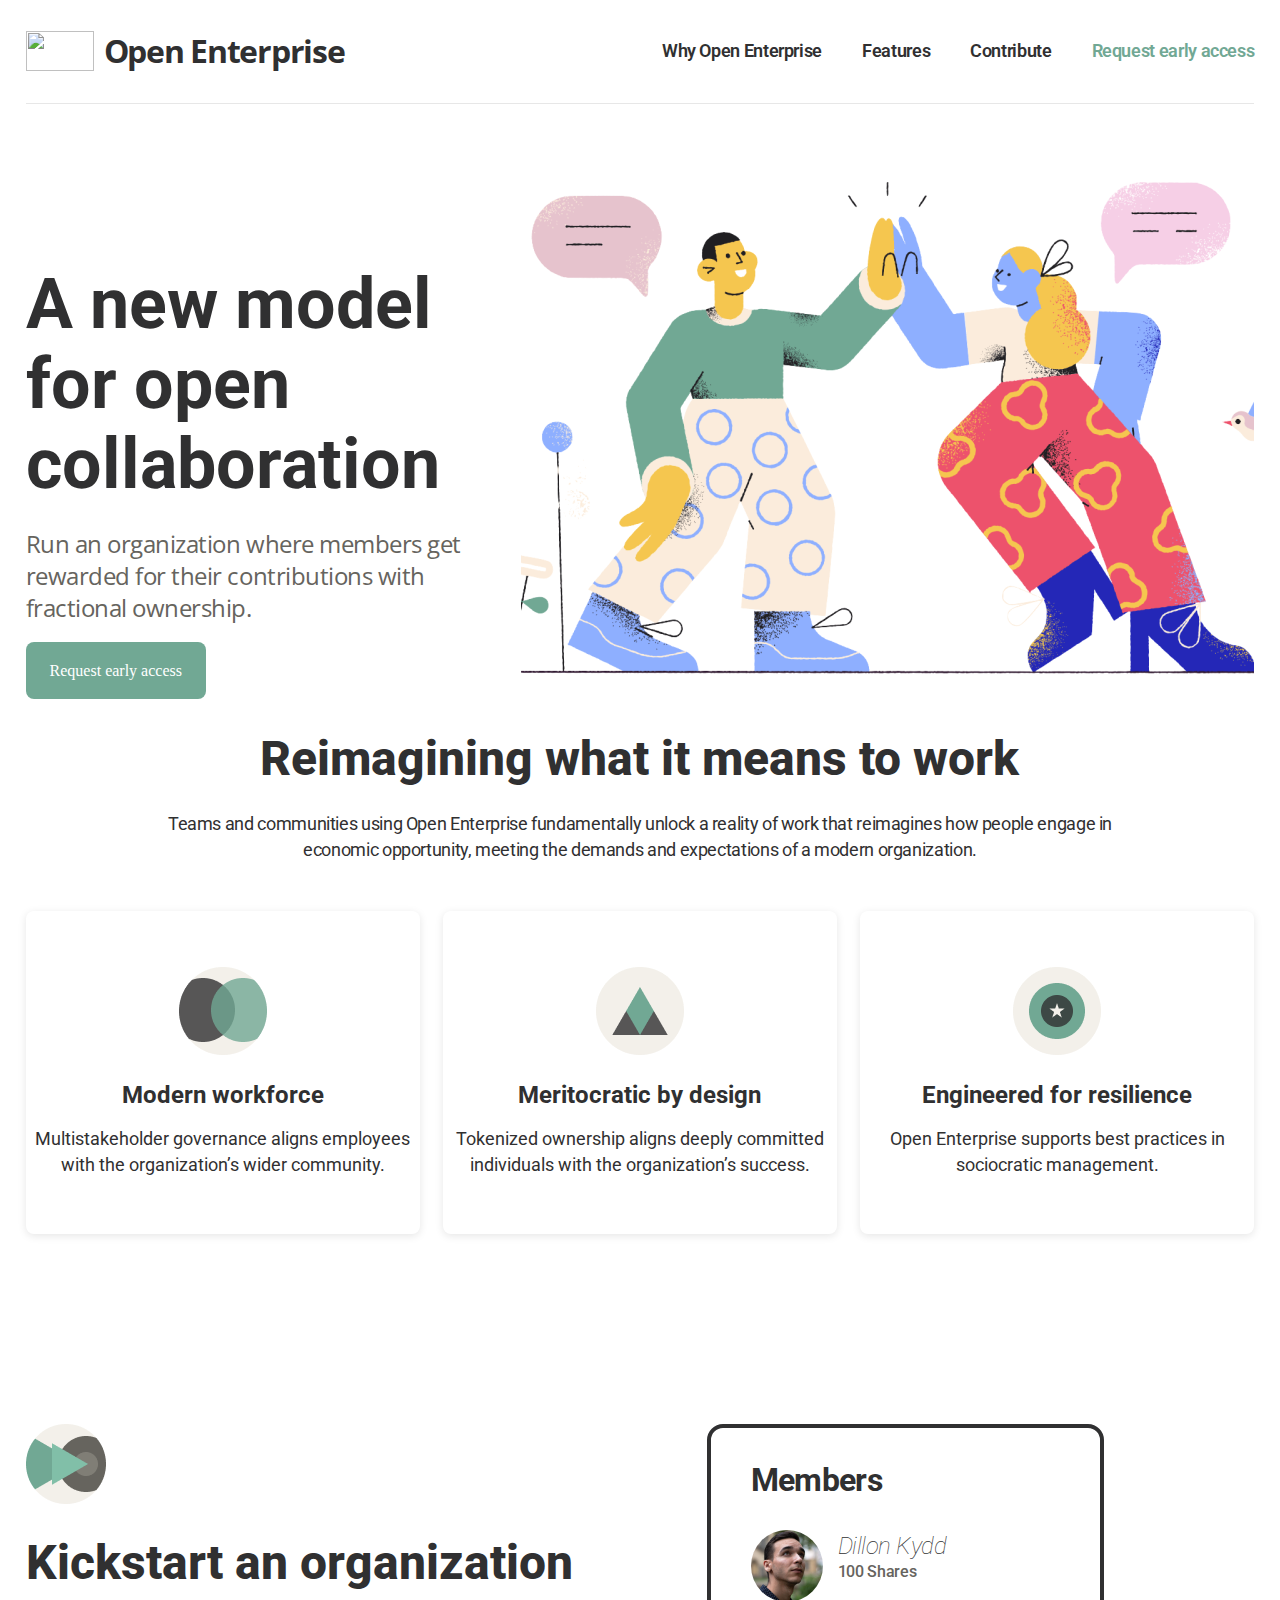
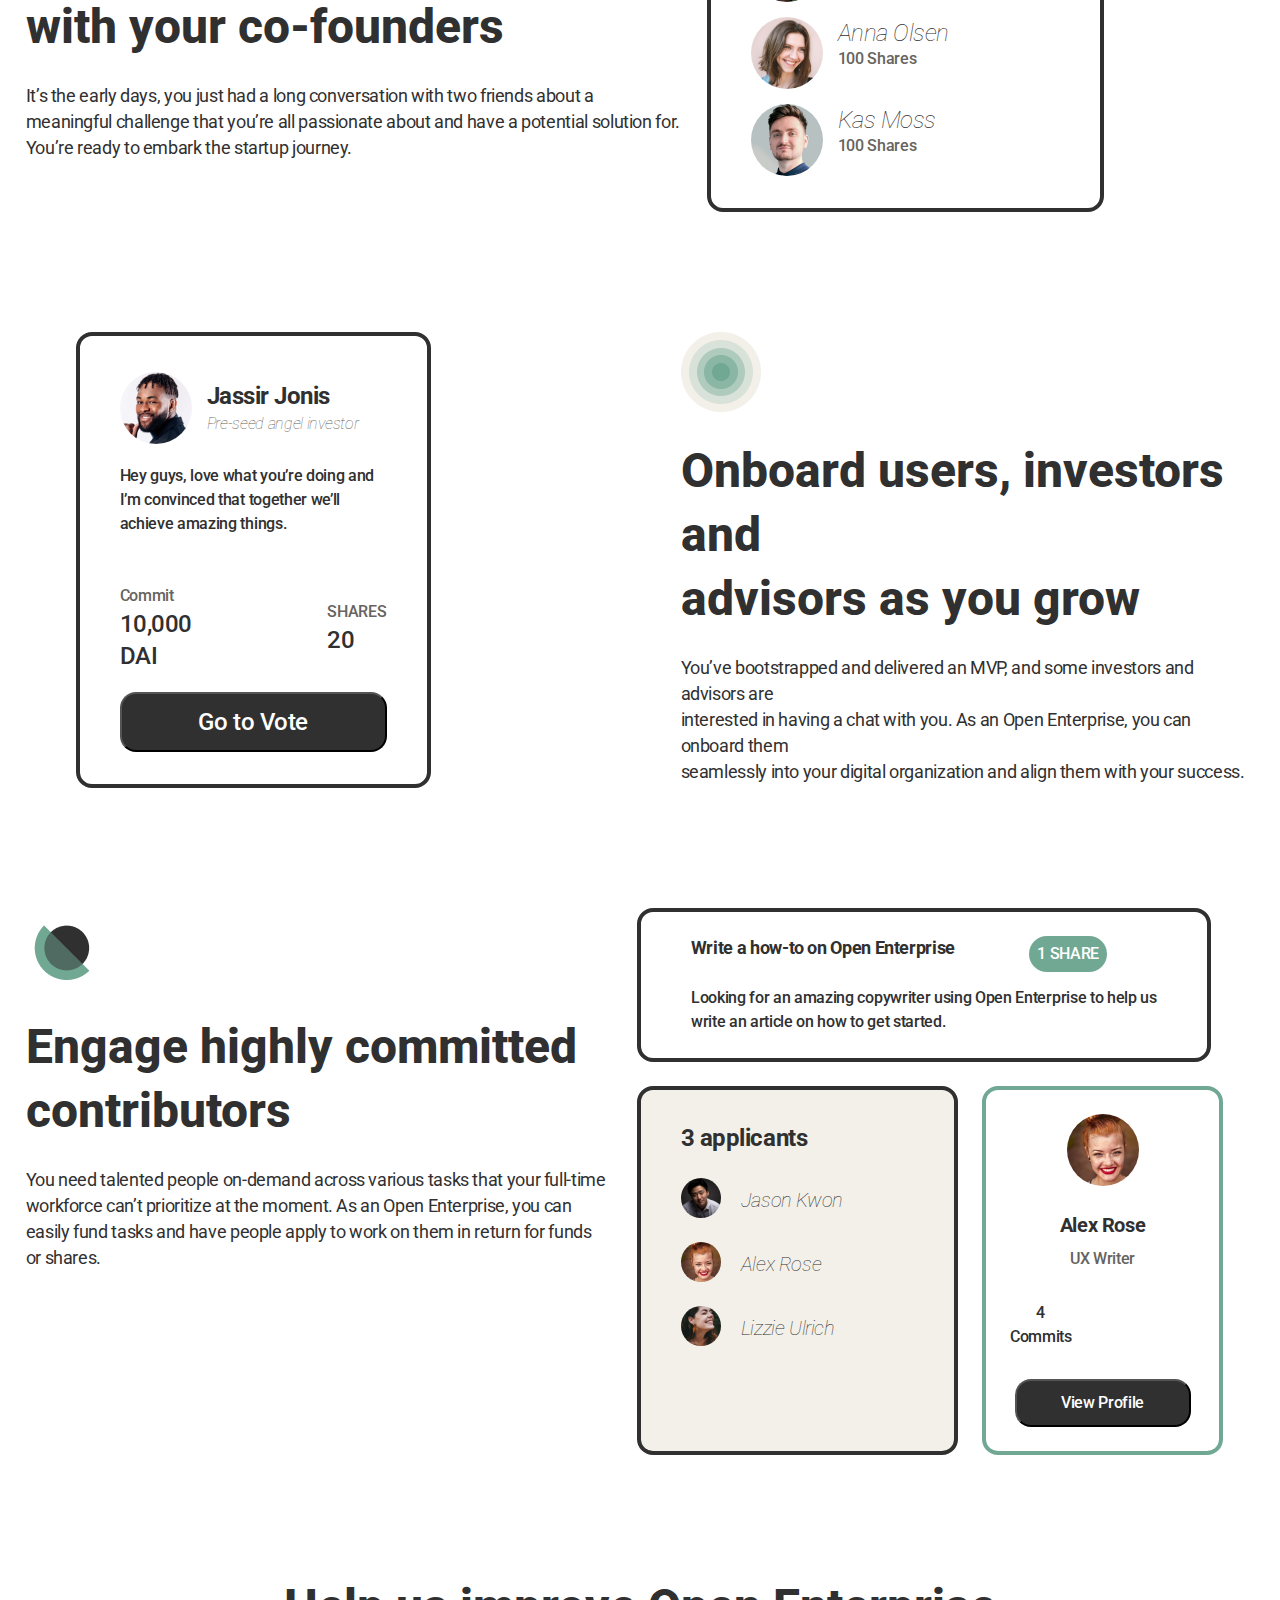
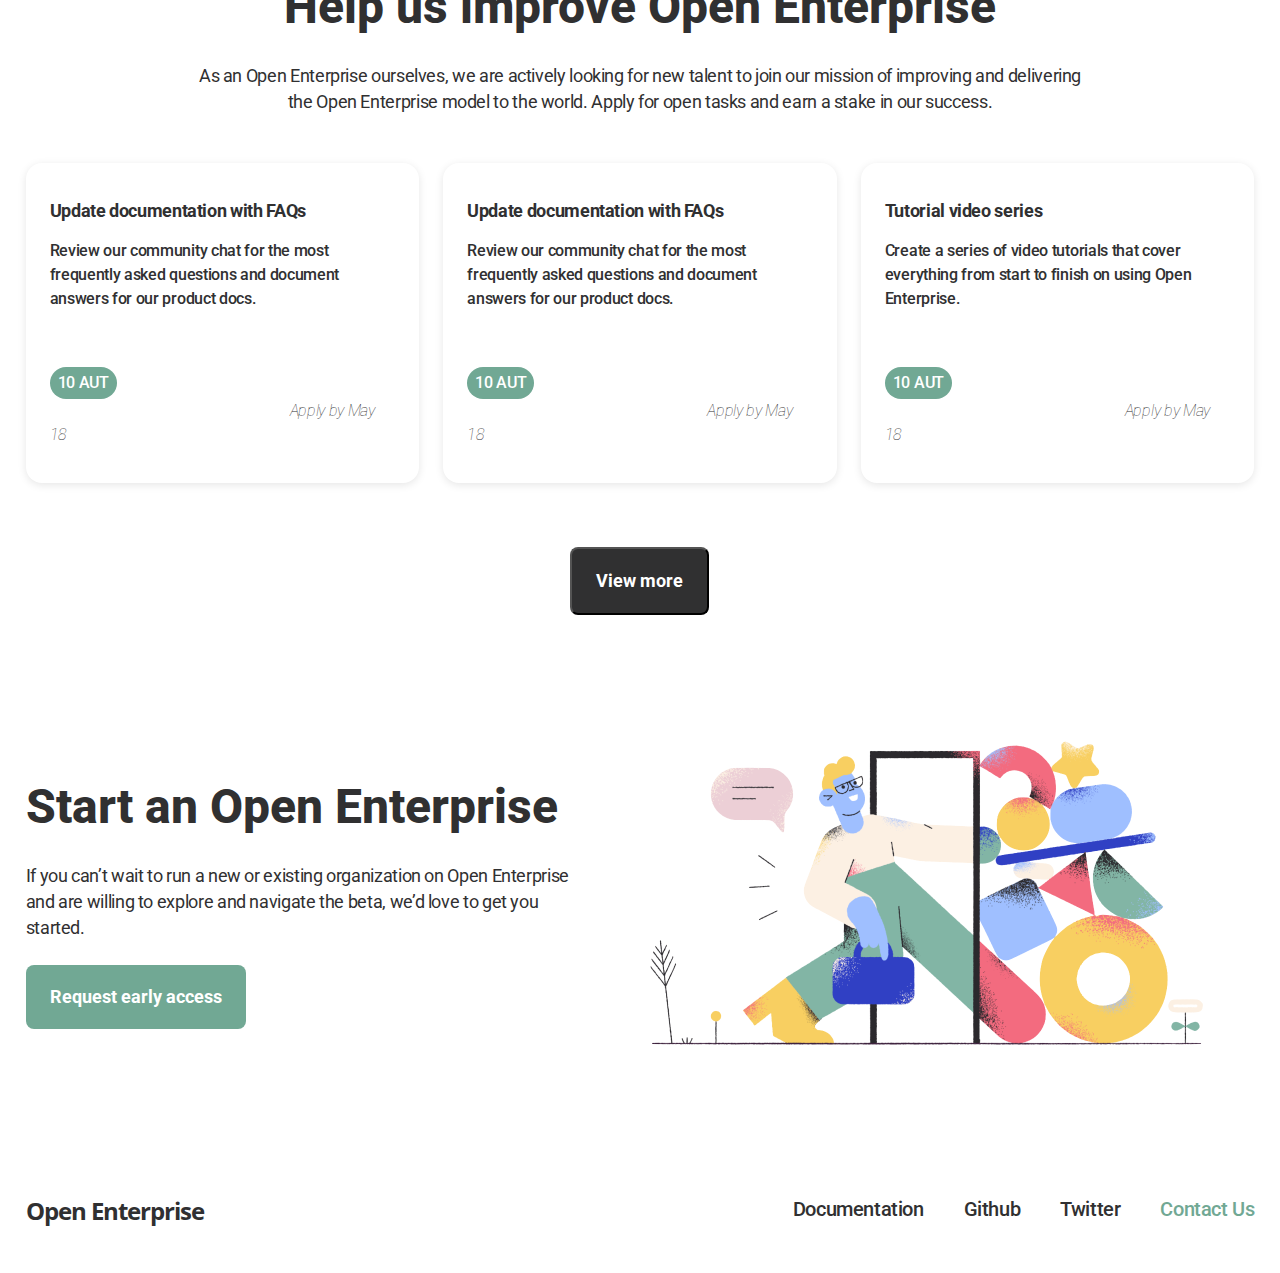
==== index.html @ 7232b3aa "second" ====
<!DOCTYPE html>
<html lang="en">

<head>
    <meta charset="UTF-8">
    <meta name="viewport" content="width=device-width, initial-scale=1.0">
    <title>Document</title>
    <link rel="preconnect" href="https://fonts.googleapis.com">
    <link rel="preconnect" href="https://fonts.gstatic.com" crossorigin>
    <link
        href="https://fonts.googleapis.com/css2?family=Open+Sans&family=Poppins&family=Roboto:ital,wght@0,400;1,100&display=swap"
        rel="stylesheet">
    <link rel="stylesheet" href="../assets/css/reset.css">
    <link rel="stylesheet" href="../assets/css/style.css">
</head>

<body>
    <main>
        <!-- header started -->

        <header>

            <section class="sec-nav">
                <img src="./Logo.png" alt="">
                <h2>Open Enterprise</h2>
            </section>

            <nav class="nav-bar">
                <ul>
                    <li><a href="">Why Open Enterprise</a></li>
                    <li><a href="">Features</a></li>
                    <li><a href="">Contribute</a></li>
                    <li><a class="last-child" href="">Request early access</a></li>
                </ul>
            </nav>

        </header>

        <!-- header finished -->

        <!-- section second started -->

        <section class="sec-2">

            <div class="sec-2-left">
                <div>
                    <h1>A new model for open collaboration</h1>
                    <p>Run an organization where members get rewarded for their contributions with fractional ownership.
                    </p>
                    <a href="#">Request early access</a>
                </div>
            </div>

            <div class="sec-2-right">
                <div>
                    <img src="../images/Illustration.png" alt="sekil">
                </div>
            </div>

        </section>

        <!-- section second finished -->

        <!-- section 3 started -->

        <section class="sec-3">

            <h3>Reimagining what it means to work</h3>
            <p>Teams and communities using Open Enterprise fundamentally unlock a reality of work that reimagines how
                people engage in <br>
                economic opportunity, meeting the demands and expectations of a modern organization.
            </p>

            <div class="sec-3-main">

                <div class="box box1">
                    <img src="../images/Icon-div1.png" alt="">
                    <h3>Modern workforce</h3>
                    <p>Multistakeholder governance aligns employees <br> with the organization’s wider community.</p>
                </div>

                <div class="box box2">
                    <img src="../images/Icon-div2.png" alt="">
                    <h3>Meritocratic by design</h3>
                    <p>Tokenized ownership aligns deeply committed <br> individuals with the organization’s success.</p>
                </div>

                <div class="box box3">
                    <img src="../images/Icon-div3.png" alt="">
                    <h3>Engineered for resilience</h3>
                    <p>Open Enterprise supports best practices in <br> sociocratic management.</p>
                </div>

            </div>
        </section>

        <!-- section 3 finished -->

        <!-- section 4 started -->

        <section class="sec-4">

            <!-- section 4 left started -->

            <div class="sec-4-left">
                <img src="../images/Icon-sec4.png" alt="">
                <h3>Kickstart an organization <br> with your co-founders</h3>
                <p>It’s the early days, you just had a long conversation with two friends about a <br> meaningful
                    challenge
                    that you’re all passionate about and have a potential solution for. <br> You’re ready to embark the
                    startup journey.</p>
            </div>

            <!-- section 4 left finished -->

            <!-- section 4 right started -->

            <div class="sec-4-right">
                <h4>Members</h4>
                <ul>
                    <li>
                        <img class="img-human" src="../images/Dillon Kydd 1.png" alt="">

                        <div>
                            <p class="p-human">Dillon Kydd</p>
                            <p class="p-shares">100 Shares</p>
                        </div>

                    </li>
                    <li>
                        <img class="img-human" src="../images/Anna Olsen 1.png" alt="">

                        <div>
                            <p class="p-human">Anna Olsen</p>
                            <p class="p-shares">100 Shares</p>
                        </div>

                    </li>
                    <li>
                        <img class="img-human" src="../images/Kas Moss 1.png" alt="">

                        <div>
                            <p class="p-human">Kas Moss</p>
                            <p class="p-shares">100 Shares</p>
                        </div>

                    </li>
                </ul>

            </div>

            <!-- section 4 right finished -->

        </section>

        <!-- section 4 finished -->

        <!-- section 5 started -->

        <section class="sec-5">

            <div class="sec-5-left">

                <div>
                    <img src="../images/Jassir Jonis 1.png" alt="">
                    <div>
                        <h3>Jassir Jonis</h3>
                        <p class="sec-5-p1">Pre-seed angel investor</p>
                    </div>
                </div>

                <p class="sec-5-p2">Hey guys, love what you’re doing and I’m convinced that together we’ll achieve
                    amazing things.</p>

                <div class="sec-5-div2">
                    <div>
                        <p class="sec-5-p3">Commit</p>
                        <p class="sec-5-p4">10,000 DAI</p>
                    </div>
                    <div>
                        <p class="sec-5-p5">SHARES</p>
                        <p class="sec-5-p6">20</p>
                    </div>
                </div>
                <button class="sec-6-button">Go to Vote</button>
            </div>

            <div class="sec-5-right">
                <img src="../images/Icon sec-5.png" alt="">
                <h3>Onboard users, investors and <br> advisors as you grow</h3>
                <p>You’ve bootstrapped and delivered an MVP, and some investors and advisors are <br> interested in
                    having a chat with you. As an Open Enterprise, you can onboard them <br> seamlessly into your
                    digital organization and align them with your success.</p>
            </div>

        </section>

        <!-- section 5 finished -->

        <!-- section 6 started -->

        <section class="sec-6">
            <div class="sec-6-left">
                <img src="../images/Icon sec-6 left.png" alt="">
                <h3>Engage highly committed contributors</h3>
                <p>You need talented people on-demand across various tasks that your full-time workforce can’t
                    prioritize at the moment. As an Open Enterprise, you can easily fund tasks and have people apply to
                    work on them in return for funds or shares.</p>
            </div>

            <div class="sec-6-right">
                <div class="container container1">
                    <h4>Write a how-to on Open Enterprise</h4>
                    <button>1 SHARE</button>
                    <p>Looking for an amazing copywriter using Open Enterprise to help us write an article on how to get
                        started.</p>
                </div>
                <div class="container container2">
                    <h4>3 applicants</h4>
                    <ul>
                        <li>
                            <img src="../images/Jason Kvon.png" alt="">
                            <p>Jason Kwon</p>
                        </li>
                        <li>
                            <img src="../images/Alex Rose.png" alt="">
                            <p>Alex Rose</p>
                        </li>
                        <li>
                            <img src="../images/Lizzie.png" alt="">
                            <p>Lizzie Ulrich</p>
                        </li>
                    </ul>
                </div>
                <div class="container container3">
                    <img src="../images/Alex Rose 2.png" alt="">
                    <h3>Alex Rose</h3>
                    <p>UX Writer</p>
                    <p>4 Commits</p>
                    <button>View Profile</button>
                </div>
            </div>
        </section>

        <!-- section 6 finished -->

        <!-- section 7 started -->

        <section class="sec-7">
            <h3>Help us improve Open Enterprise</h3>
            <p>As an Open Enterprise ourselves, we are actively looking for new talent to join our mission of improving
                and delivering <br> the Open Enterprise model to the world. Apply for open tasks and earn a stake in our
                success.</p>
            <div class="sec-7-bottom">
                <div class="sec-7-bottom-divs">
                    <h4>Update documentation with FAQs</h4>
                    <p>Review our community chat for the most frequently asked questions and document answers for our
                        product docs.</p>
                    <button>10 AUT</button>
                    <p>Apply by May 18</p>
                </div>
                <div class="sec-7-bottom-divs">
                    <h4>Update documentation with FAQs</h4>
                    <p>Review our community chat for the most frequently asked questions and document answers for our
                        product docs.</p>
                    <button>10 AUT</button>
                    <p>Apply by May 18</p>
                </div>
                <div class="sec-7-bottom-divs">
                    <h4>Tutorial video series</h4>
                    <p>Create a series of video tutorials that cover everything from start to finish on using Open
                        Enterprise.</p>
                    <button>10 AUT</button>
                    <p>Apply by May 18</p>
                </div>
            </div>

            <button>View more</button>
        </section>

        <!-- section 7 finished -->

        <!-- section 8 started -->

        <section class="sec-8">

            <div>
                <h3>Start an Open Enterprise</h3>
                <p>If you can’t wait to run a new or existing organization on Open Enterprise and are willing to explore
                    and navigate the beta, we’d love to get you started.</p>
                <button>Request early access</button>
            </div>

            <div>
                <img src="../images/pablo-sign-in 1 1.png" alt="">
            </div>

        </section>
        <!-- section 8 finished -->

        <!-- footer started -->

        <footer>
            <div class="foot">
                <h3>Open Enterprise</h3>
                <ul>
                    <li><a href="#">Documentation</a></li>
                    <li><a href="#">Github</a></li>
                    <li><a href="#">Twitter</a></li>
                    <li><a style="color: #71A894;" href="#">Contact Us</a></li>
                </ul>
            </div>
        </footer>
        <!-- footer finished -->
    </main>
</body>

</html>
---- assets/css/style.css ----
main {
    width: 96%;
    margin: 0 auto;
}

/* header started  */
header {
    display: flex;
    justify-content: space-between;
    align-items: center;
    box-sizing: border-box;
    padding: 31px 0px 32px 0px;
    border-bottom: 1px solid #E7E7E7;
}

.sec-nav>img {
    width: 68px;
    height: 40px;
}

.sec-nav>h2 {
    color: #303031;
    font-size: 32px;
    font-family: 'Open Sans', sans-serif;
    font-weight: 700;
    letter-spacing: -1.28px;
}

.nav-bar ul {
    display: flex;
    column-gap: 40px;
}

.sec-nav {
    display: flex;
    align-items: center;
    column-gap: 10px
}

ul li a {
    text-decoration: none;
    color: #303031;
    font-size: 18px;
    font-family: 'Roboto', sans-serif;
    font-weight: 600;
    letter-spacing: -0.36px;
}

ul li .last-child {
    color: #71A894;
}

/* header finished */

/* section second started */

.sec-2 {
    display: flex;
    margin-top: 50px;
}

/* section second left started */

.sec-2-left>div {
    margin: 0 auto;
    margin-top: 110px;
}

.sec-2-left>div>h1 {
    color: #303031;
    font-size: 70px;
    font-family: 'Roboto', sans-serif;
    font-weight: 700;
    line-height: 80px;
    margin-bottom: 24px;
}

.sec-2-left>div>p {
    color: #66645E;
    font-size: 24px;
    font-family: 'Open Sans', sans-serif;
    line-height: 32px;
    letter-spacing: -0.48px;
    margin-bottom: 39px;
}

.sec-2-left>div>a {
    text-decoration: none;
    color: White;
    background-color: #71A894;
    padding: 20px 24px;
    border-radius: 8px;
}

/* section second left finished */

/* section second right started */

.sec-2-right>div {
    background-image: url(../images/Vector.png);
    background-repeat: no-repeat;
}

/* section second right finished */

/* section second finished */

/* section 3 started */

.sec-3>h3 {
    color: #303031;
    text-align: center;
    font-size: 48px;
    font-family: 'Roboto', sans-serif;
    font-weight: 800;
    line-height: 64px;
}

.sec-3>p {
    color: #303031;
    text-align: center;
    font-size: 18px;
    font-family: 'Roboto', sans-serif;
    line-height: 26px;
    letter-spacing: -0.36px;
    margin-top: 20px;
}

.sec-3-main {
    margin-top: 48px;
    display: flex;
    justify-content: center;
    column-gap: 23px;
}

.box {
    box-sizing: border-box;
    padding: 56px 0px;
    width: 25%;
    border-radius: 8px;
    background: #FFF;
    box-shadow: 0px 2px 8px 0px rgba(0, 0, 0, 0.10);
    flex: 1 1 auto;
}

.box>img {
    display: block;
    margin: 0 auto;
    margin-bottom: 24px;
}

.box>h3 {
    color: #303031;
    text-align: center;
    font-size: 24px;
    font-family: 'Roboto', sans-serif;
    font-weight: 700;
    line-height: 32px;
    margin-bottom: 15px;
}

.box>p {
    color: #303031;
    text-align: center;
    font-size: 18px;
    font-family: 'Roboto', sans-serif;
    line-height: 26px;
}

/* section 3 finished */

/* section 4 started */

.sec-4 {
    display: flex;
    margin-top: 190px;
    column-gap: 15px;
}

.sec-4-left {
    flex: 1 auto;
    width: 62%;
}

.sec-4-right {
    flex: 1 auto;
    width: 36%;
}

.sec-4-left>h3 {
    color: #303031;
    font-size: 48px;
    font-family: 'Roboto', sans-serif;
    font-weight: 800;
    line-height: 64px;
    margin-bottom: 24px;
    margin-top: 24px;
}

.sec-4-left>p {
    color: #303031;
    font-size: 18px;
    font-family: 'Roboto', sans-serif;
    line-height: 26px;
    letter-spacing: -0.36px;
}

.sec-4-right {
    padding: 32px 40px;
    box-sizing: border-box;
    border-radius: 16px;
    border: 4px solid #303031;
    background: #FFF;
    margin-right: 150px;
}

.sec-4-right>h4 {
    color: #303031;
    font-size: 32px;
    font-family: 'Roboto', sans-serif;
    font-weight: 700;
    line-height: 40px;
    letter-spacing: -0.64px;
    margin-bottom: 15px;
}

.img-human {
    border-radius: 50%;
    margin-top: 15px;
}

.p-human {
    color: #303031;
    font-size: 24px;
    font-family: 'Roboto', sans-serif;
    font-style: italic;
    font-weight: 100;
    line-height: 26px;
    letter-spacing: -0.48px;
}

.p-shares {
    color: #66645E;
    font-size: 16px;
    font-family: 'Roboto', sans-serif;
    font-weight: 500;
    line-height: 26px;
    letter-spacing: -0.32px;
}

.sec-4-right li {
    display: flex;
    column-gap: 15px;
    align-items: center;
}

/* section 4 finished */

/* section 5 started */

.sec-5 {
    display: flex;
    margin-top: 120px;
    column-gap: 150px;
}

.sec-5-right {
    flex: 1 auto;
    margin-left: 100px;
    width: 62%;
}

.sec-5-left {
    flex: 1 auto;
    margin-left: 50px;
    width: 36%;
}

.sec-5-right>h3 {
    color: #303031;
    font-size: 48px;
    font-family: 'Roboto', sans-serif;
    font-weight: 800;
    line-height: 64px;
    margin-bottom: 24px;
    margin-top: 24px;
}

.sec-5-right>p {
    color: #303031;
    font-size: 18px;
    font-family: 'Roboto', sans-serif;
    line-height: 26px;
    letter-spacing: -0.36px;
}

.sec-5-left {
    border-radius: 16px;
    border: 4px solid #303031;
    background: #FFF;
    box-sizing: border-box;
    padding: 36px 40px 32px 40px;
}

.sec-5-left>div {
    display: flex;
    align-items: center;
    column-gap: 15px;
    margin-bottom: 20px;
}

.sec-5-left>div>img {
    border-radius: 50%;
}

.sec-5-left>div>div>h3 {
    color: #303031;
    font-size: 24px;
    font-family: 'Roboto', sans-serif;
    font-weight: 700;
    line-height: 32px;
    letter-spacing: -0.48px;
}

.sec-5-left>div>div>.sec-5-p1 {
    color: #66645E;
    font-size: 16px;
    font-family: 'Roboto', sans-serif;
    font-style: italic;
    font-weight: 100;
    line-height: 24px;
    letter-spacing: -0.32px;
}

.sec-5-p2 {
    color: #303031;
    font-size: 16px;
    font-family: 'Roboto', sans-serif;
    font-weight: 500;
    line-height: 24px;
    letter-spacing: -0.32px;
    margin-bottom: 48px;
}

.sec-5 .sec-5-div2 {
    display: flex;
}

.sec-5-div2 div:nth-child(2) {
    margin-left: 80px;
}

.sec-5-p3,
.sec-5-p5 {
    color: #66645E;
    font-size: 16px;
    font-family: 'Roboto', sans-serif;
    font-weight: 500;
    line-height: 24px;
    letter-spacing: -0.32px;
}

.sec-5-p4,
.sec-5-p6 {
    color: #303031;
    font-size: 24px;
    font-family: 'Roboto', sans-serif;
    font-weight: 500;
    line-height: 32px;
    letter-spacing: -0.48px;
}

.sec-6-button {
    width: 100%;
    padding: 12px 24px;
    box-sizing: border-box;
    border-radius: 16px;
    background: #303031;
    color: #FFF;
    font-size: 24px;
    font-family: 'Roboto', sans-serif;
    font-weight: 500;
    line-height: 32px;
    letter-spacing: -0.48px;
}

/* section 5 finished */

/* section 6 started */

.sec-6 {
    display: flex;
    margin-top: 120px;
    gap: 30px;
}

.sec-6-left {
    flex: 1 1 auto;
    width: 48%;
}

.sec-6-right {
    flex: 1 1 auto;
    width: 51%;
}

.sec-6-left>h3 {
    color: #303031;
    font-size: 48px;
    font-family: 'Roboto', sans-serif;
    font-weight: 800;
    line-height: 64px;
    margin: 24px auto;
}

.sec-6-left>p {
    color: #303031;
    font-size: 18px;
    font-family: 'Roboto', sans-serif;
    line-height: 26px;
    letter-spacing: -0.36px;
}

.sec-6-right {
    display: flex;
    flex-wrap: wrap;
    gap: 24px;
}

.container {
    border-radius: 16px;
    border: 4px solid #303031;
    background: #F3F0EA;
    padding: 24px;
}

.container1 {
    background-color: #FFF;
    width: 93%;
    padding: 24px 50px;
    box-sizing: border-box;
}

.container2 {
    width: 52%;
    box-sizing: border-box;
    padding: 32px 40px;
}

.container3 {
    width: 30%;
    text-align: center;
    border: 4px solid #71A894;
    background: #FFF;
}

.container3>img {
    border-radius: 50%;
    margin-bottom: 24px;
}

.container3>h3 {
    color: #303031;
    text-align: center;
    font-size: 20px;
    font-family: 'Roboto', sans-serif;
    font-weight: 700;
    line-height: 24px;
    letter-spacing: -0.4px;
    margin-bottom: 10px;
}

.container3>p {
    color: #66645E;
    text-align: center;
    font-size: 16px;
    font-family: 'Roboto', sans-serif;
    font-weight: 500;
    line-height: 24px;
    letter-spacing: -0.32px;
    margin-bottom: 30px;
}

.container3>button {
    border-radius: 16px;
    background: #303031;
    color: #FFF;
    font-size: 16px;
    font-family: 'Roboto', sans-serif;
    font-weight: 500;
    line-height: 20px;
    letter-spacing: -0.32px;
    width: 95%;
    padding: 12px 24px;
}

.container3 p:nth-child(4) {
    color: #303031;
    font-size: 16px;
    font-family: 'Roboto', sans-serif;
    line-height: 24px;
    letter-spacing: -0.32px;
    margin-right: 124px;
}

.container1>h4 {
    color: #303031;
    font-size: 18px;
    font-family: 'Roboto', sans-serif;
    font-weight: 700;
    line-height: 24px;
    letter-spacing: -0.36px;
    float: left;
}

.container1>button {
    color: #FFF;
    font-size: 16px;
    font-family: 'Roboto', sans-serif;
    font-weight: 500;
    line-height: 24px;
    letter-spacing: -0.32px;
    float: right;
    background-color: #71A894;
    border-radius: 100px;
    border-width: 0;
    padding: 6px 8px;
    margin-right: 50px;
}

.container1>p {
    color: #303031;
    font-size: 16px;
    font-family: 'Roboto', sans-serif;
    font-weight: 500;
    line-height: 24px;
    letter-spacing: -0.32px;
    clear: both;
    margin-top: 50px;
}

.container2>h4 {
    color: #303031;
    font-size: 24px;
    font-family: 'Roboto', sans-serif;
    font-weight: 700;
    line-height: 32px;
    letter-spacing: -0.48px;
    margin-bottom: 24px;
}

.container2 img {
    border-radius: 50%;
    margin-bottom: 24px;
}

.container2 li {
    display: flex;
    column-gap: 20px;

}

.container2 p {
    color: #303031;
    font-size: 20px;
    font-family: 'Roboto', sans-serif;
    font-style: italic;
    font-weight: 100;
    line-height: 24px;
    letter-spacing: -0.4px;
    margin-top: 10px;
}

/* section 6 finished */

/* section 7 started */

.sec-7 {
    margin-top: 120px;
}

.sec-7>h3 {
    color: #303031;
    text-align: center;
    font-size: 48px;
    font-family: 'Roboto', sans-serif;
    font-weight: 800;
    line-height: 64px;
    margin-bottom: 24px;
}

.sec-7>p {
    color: #303031;
    text-align: center;
    font-size: 18px;
    font-family: 'Roboto', sans-serif;
    line-height: 26px;
    letter-spacing: -0.36px;
    margin-bottom: 48px;
}

.sec-7-bottom {
    display: flex;
    gap: 24px;
}

.sec-7-bottom-divs {
    border-radius: 16px;
    background: #FFF;
    box-shadow: 0px 2px 8px 0px rgba(0, 0, 0, 0.10);
    padding: 36px 24px;
    flex: 1 1 auto;
    width: 25%;
}

.sec-7-bottom-divs h4 {
    color: #303031;
    font-size: 18px;
    font-family: 'Roboto', sans-serif;
    font-weight: 700;
    line-height: 24px;
    letter-spacing: -0.36px;
    margin-bottom: 16px;
}

.sec-7-bottom-divs p {
    color: #303031;
    font-size: 16px;
    font-family: 'Roboto', sans-serif;
    font-weight: 500;
    line-height: 24px;
    letter-spacing: -0.32px;
    margin-bottom: 28px;
}

.sec-7-bottom-divs button {
    color: #FFF;
    font-size: 16px;
    font-family: 'Roboto', sans-serif;
    font-weight: 500;
    line-height: 24px;
    letter-spacing: -0.32px;
    border-radius: 40px;
    background: #71A894;
    padding: 4px 8px;
    border-width: 0;
    margin-top: 28px;
}

.sec-7-bottom-divs p:nth-child(4) {
    color: #303031;
    text-align: right;
    font-size: 16px;
    font-family: 'Roboto', sans-serif;
    font-style: italic;
    font-weight: 100;
    line-height: 24px;
    letter-spacing: -0.32px;
    margin-left: 240px;
    display: inline;

}

.sec-7>button {
    color: #FFF;
    text-align: center;
    font-size: 18px;
    font-family: 'Roboto', sans-serif;
    font-weight: 700;
    line-height: 24px;
    border-radius: 8px;
    background: #303031;
    padding: 20px 24px;
    display: block;
    margin: 0 auto;
    margin-top: 64px;
}

/* section 7 finished */

/* section 8 started */

.sec-8 {
    display: flex;
    margin-top: 100px;
    gap: 40px;
}

.sec-8 div:nth-child(1) {
    flex: 1 1 auto;
    margin-top: 60px;
}

.sec-8>div>h3 {
    color: #303031;
    font-size: 48px;
    font-family: 'Roboto', sans-serif;
    font-weight: 800;
    line-height: 64px;
}

.sec-8>div>p {
    color: #303031;
    font-size: 18px;
    font-family: 'Roboto', sans-serif;
    line-height: 26px;
    letter-spacing: -0.36px;
    margin: 24px auto;
}

.sec-8>div>button {
    border-radius: 8px;
    background: #71A894;
    color: #FFF;
    font-size: 18px;
    font-family: 'Roboto', sans-serif;
    font-weight: 700;
    line-height: 24px;
    padding: 20px 24px;
    border-width: 0;
}

/* section 8 finished */

/* footer started */

.foot {
    display: flex;
    justify-content: space-between;
    margin-top: 120px;
    margin-bottom: 50px;
}

.foot>h3 {
    color: #303031;
    font-size: 24px;
    font-family: 'Open Sans', sans-serif;
    font-weight: 700;
    letter-spacing: -0.96px;
}

.foot>ul {
    display: flex;
    column-gap: 40px;
}

.foot>ul>li>a {
    color: #303031;
    font-size: 20px;
    font-family: 'Roboto', sans-serif;
    font-weight: 500;
    letter-spacing: -0.4px;
}


/* footer finished */
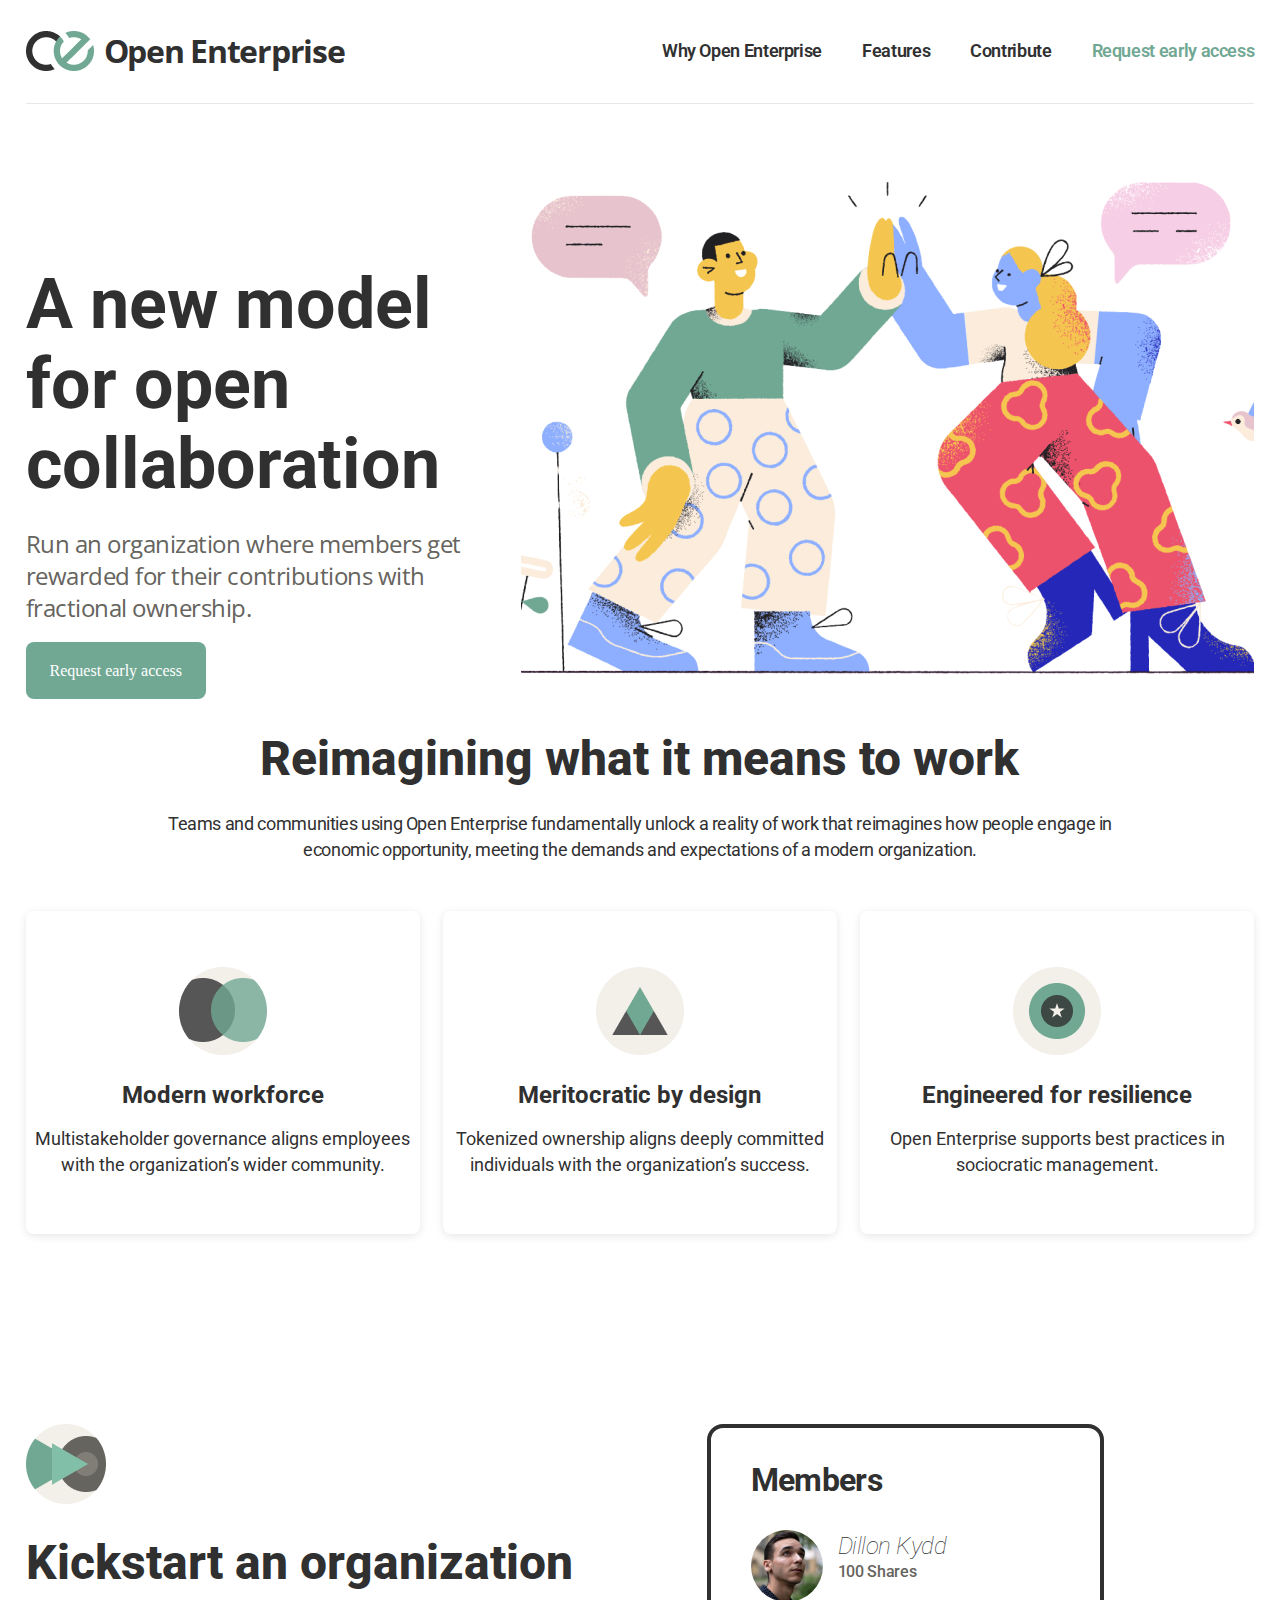
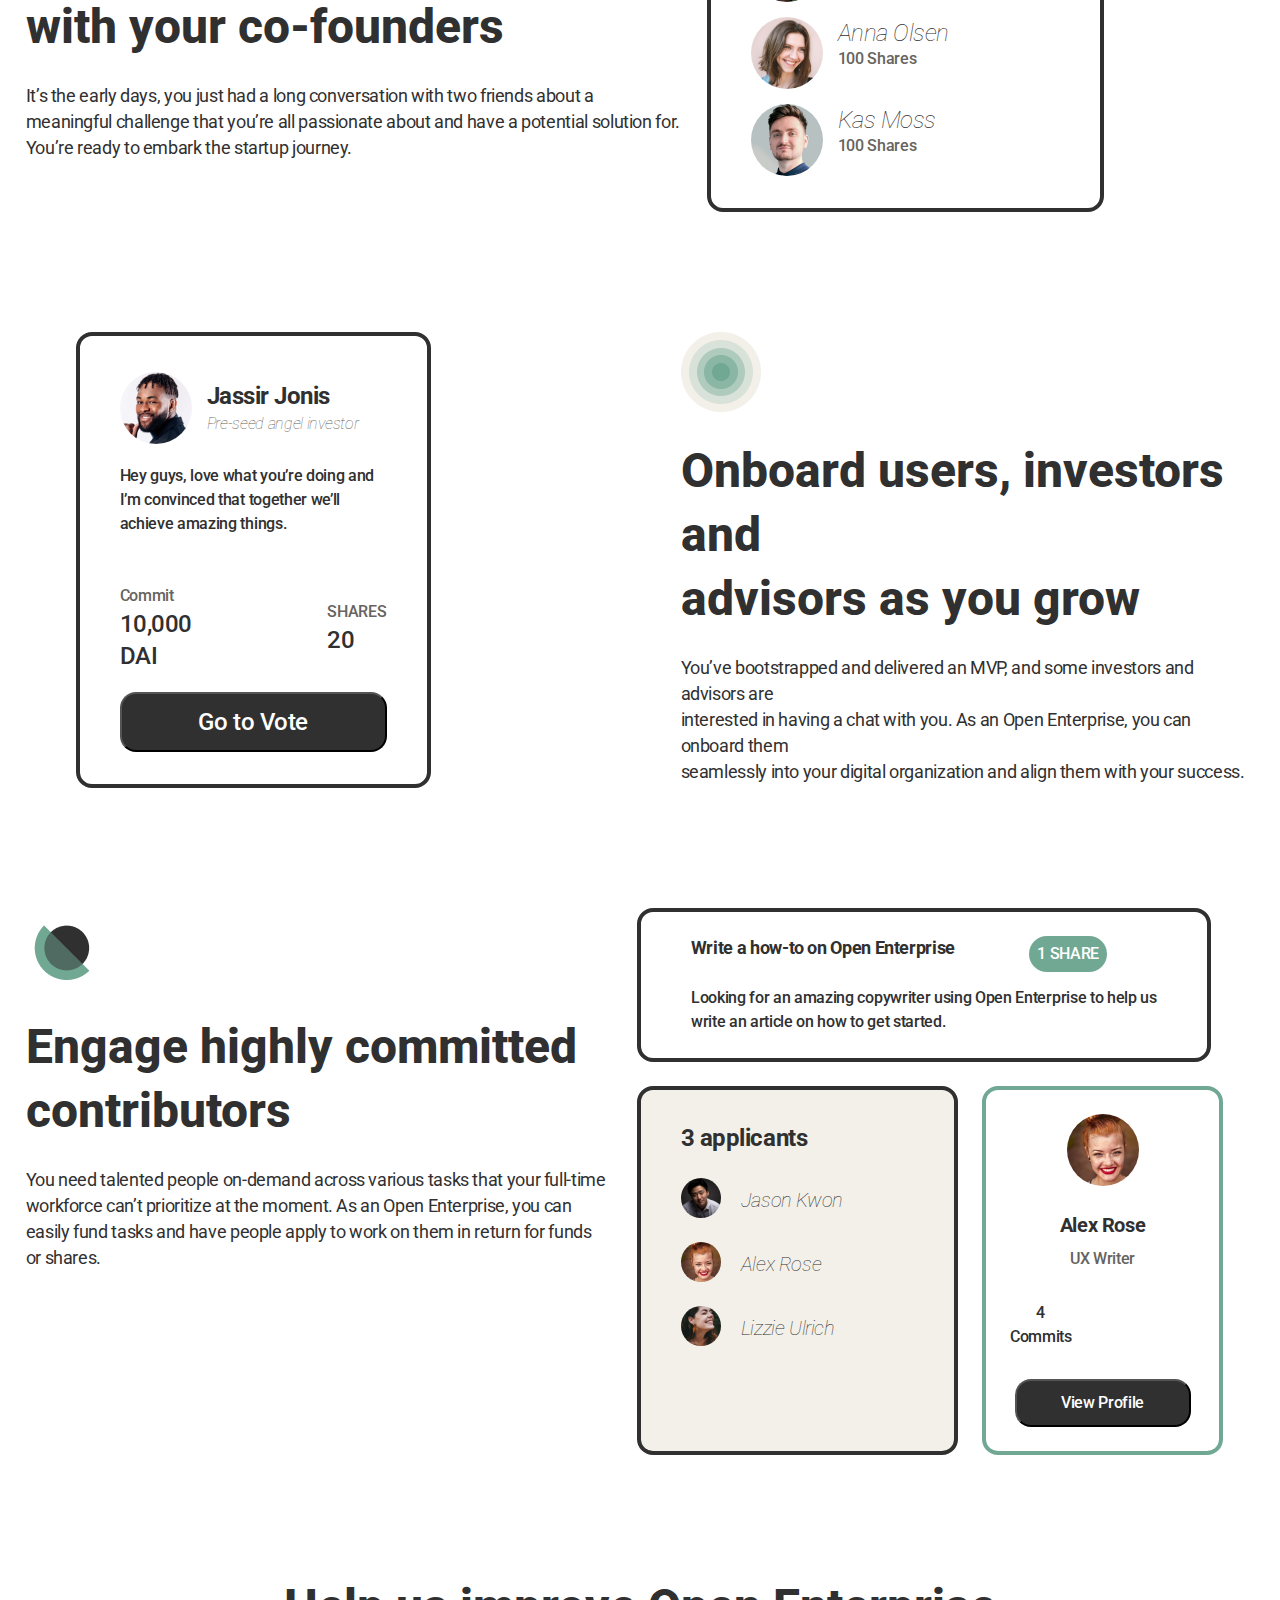
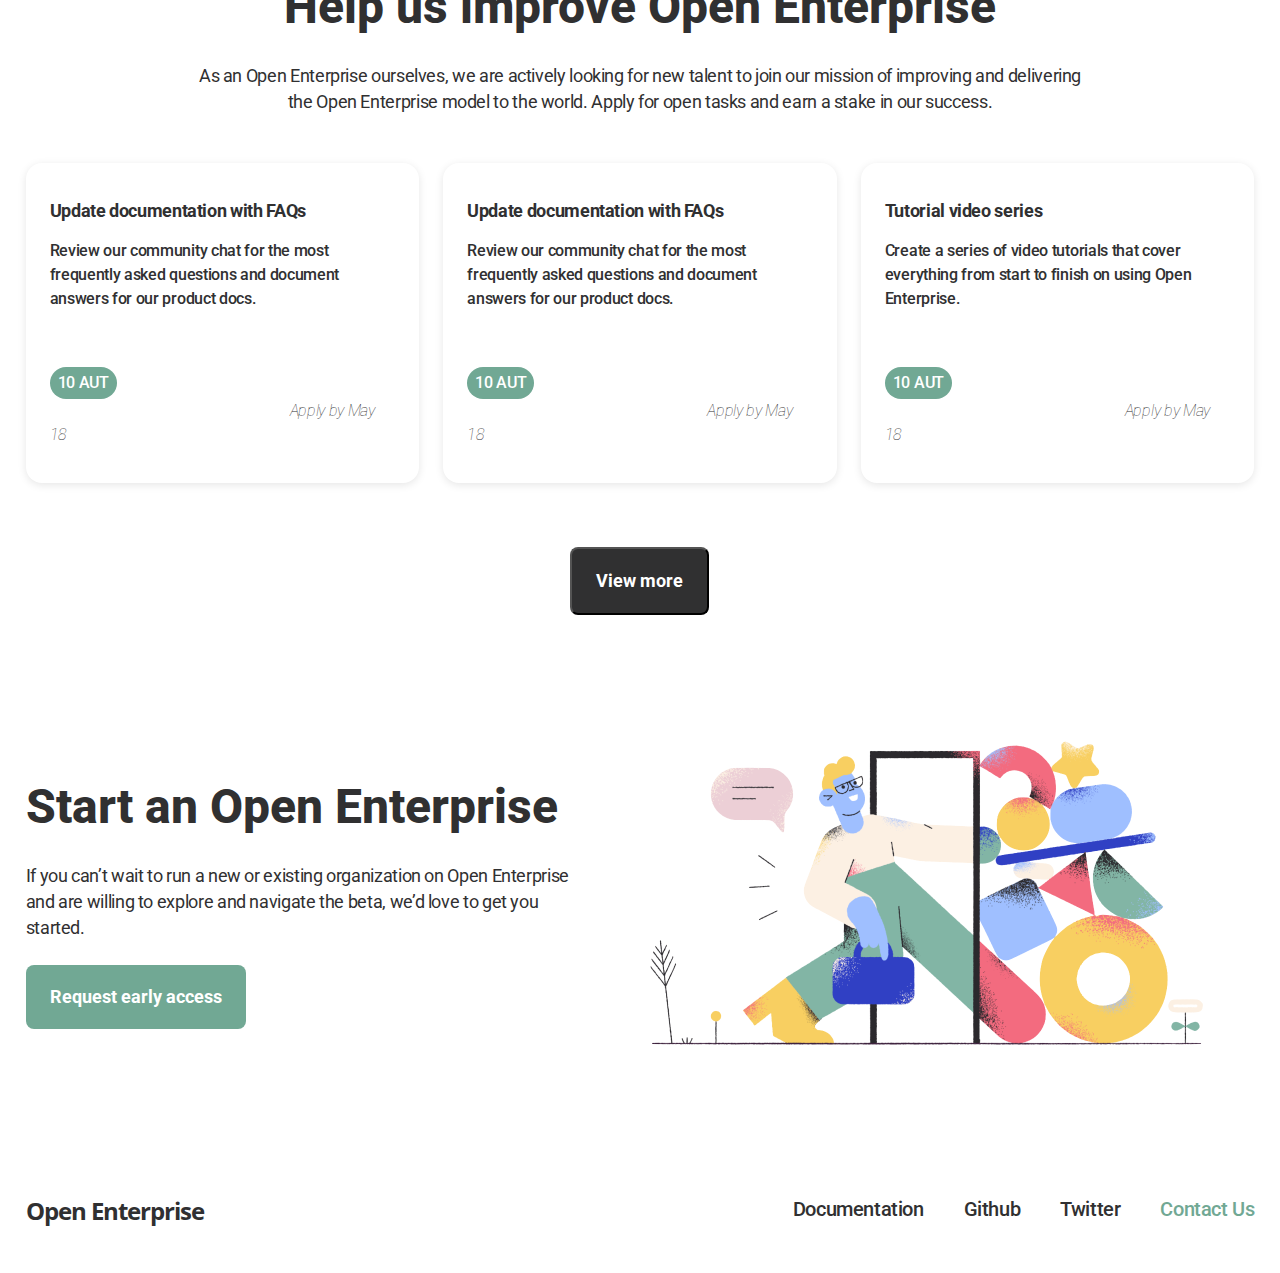
==== commit 00821d3f: "third" ====
--- a/index.html
+++ b/index.html
@@ -10,8 +10,8 @@
     <link
         href="https://fonts.googleapis.com/css2?family=Open+Sans&family=Poppins&family=Roboto:ital,wght@0,400;1,100&display=swap"
         rel="stylesheet">
-    <link rel="stylesheet" href="../assets/css/reset.css">
-    <link rel="stylesheet" href="../assets/css/style.css">
+    <link rel="stylesheet" href="./assets/css/reset.css">
+    <link rel="stylesheet" href="./assets/css/style.css">
 </head>
 
 <body>
@@ -21,7 +21,7 @@
         <header>
 
             <section class="sec-nav">
-                <img src="./Logo.png" alt="">
+                <img src="./images/Logo.png" alt="">
                 <h2>Open Enterprise</h2>
             </section>
 
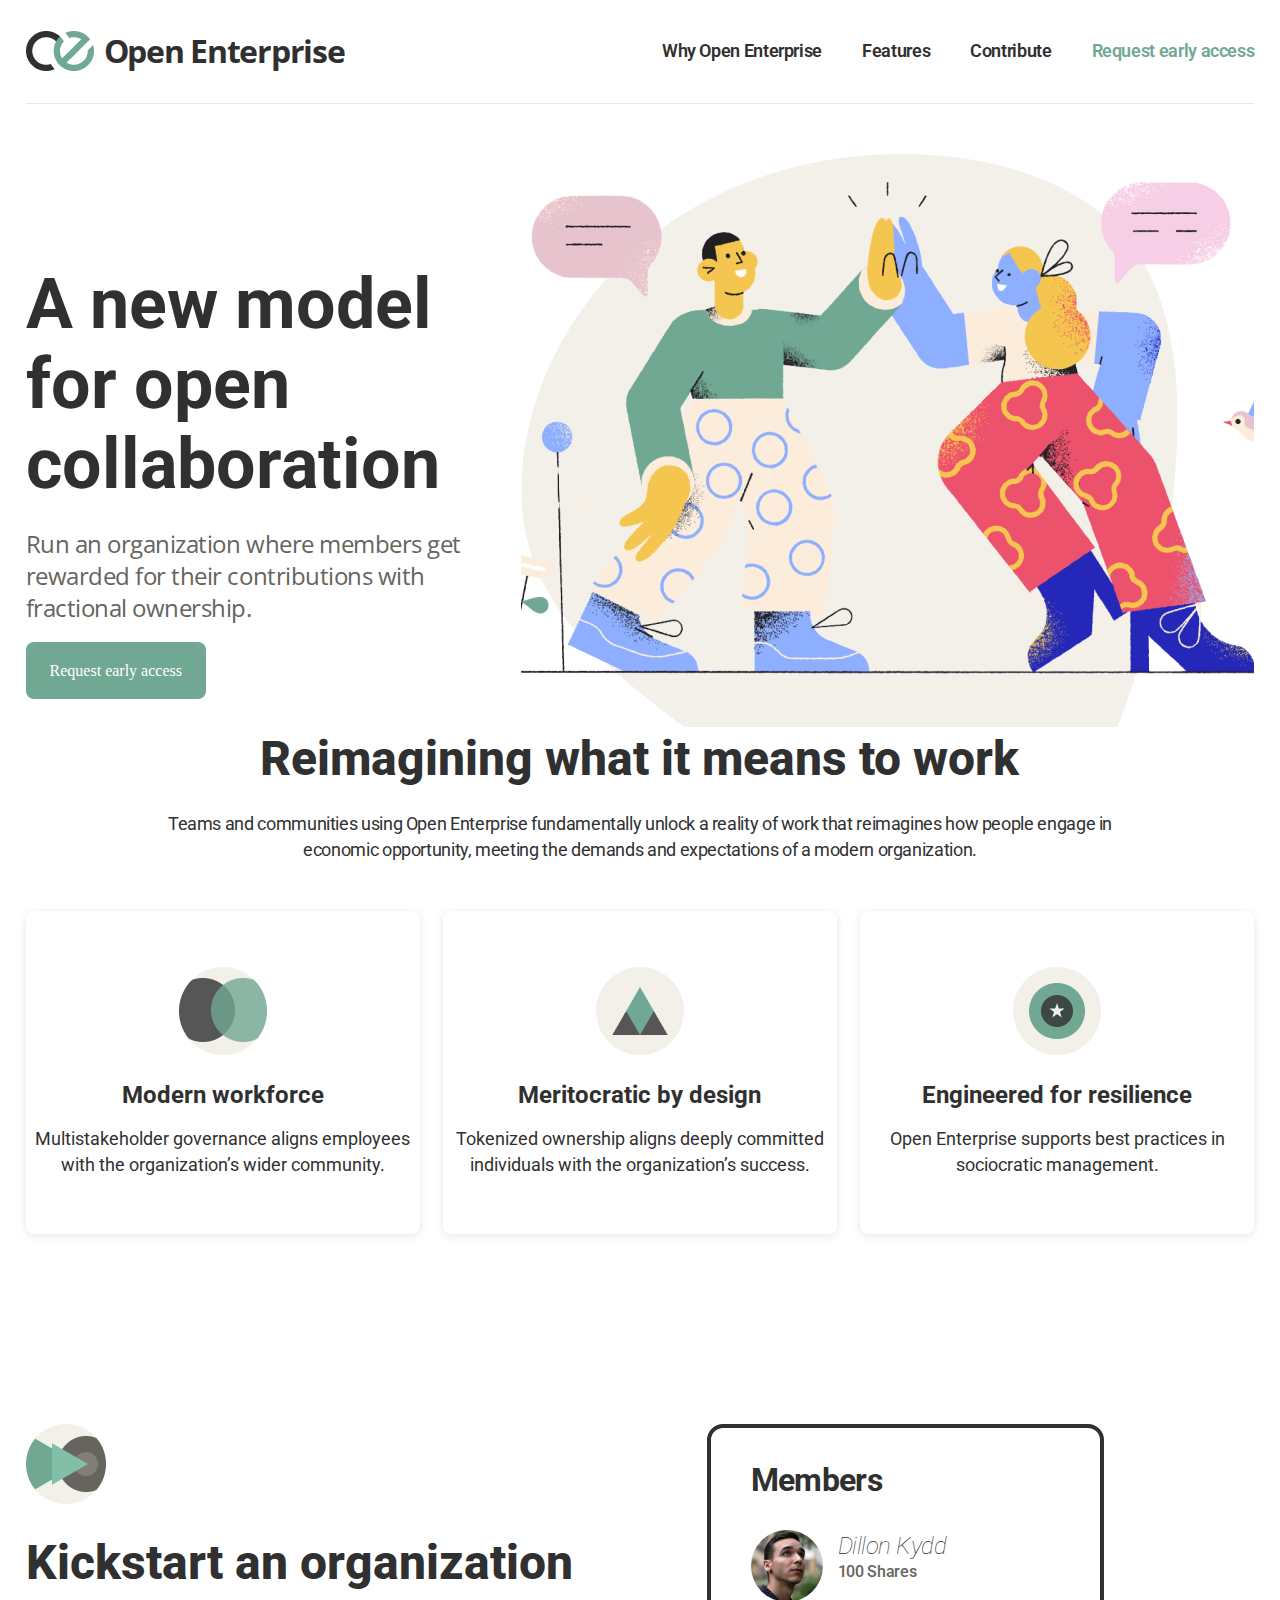
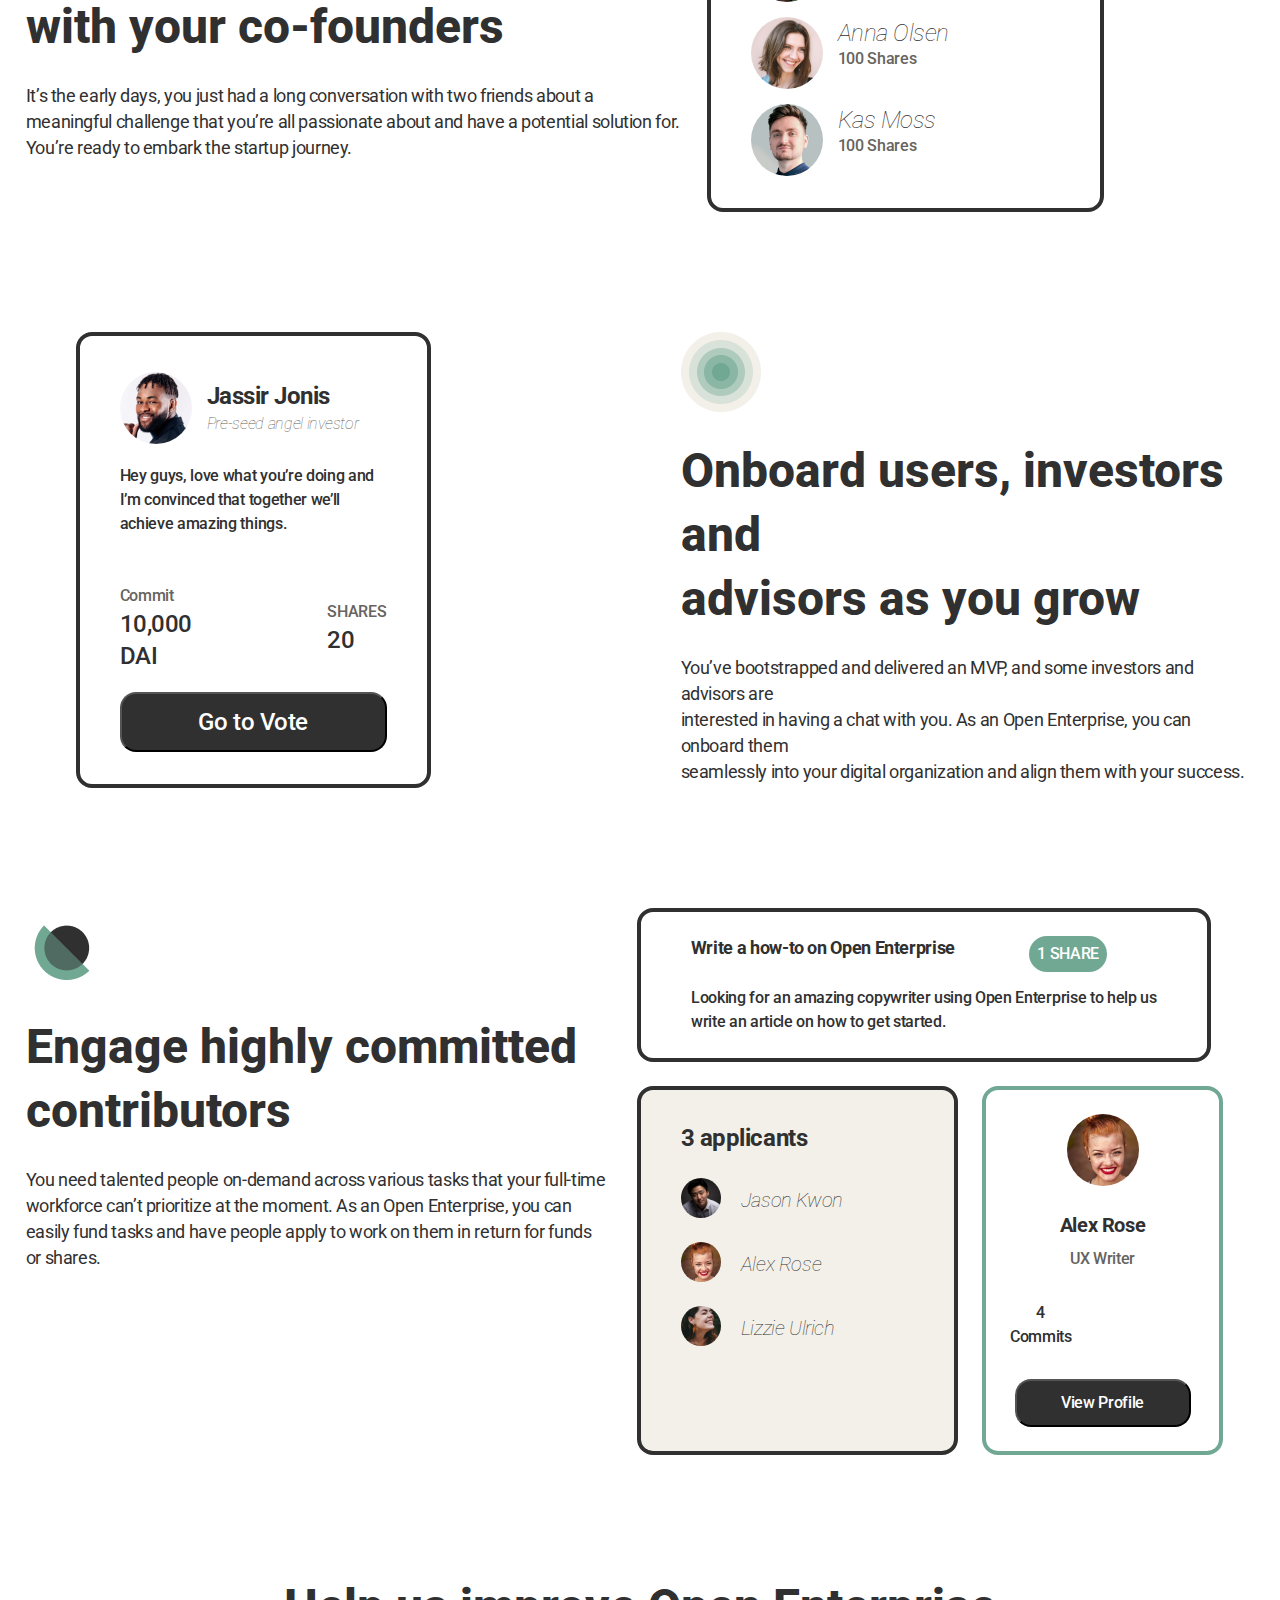
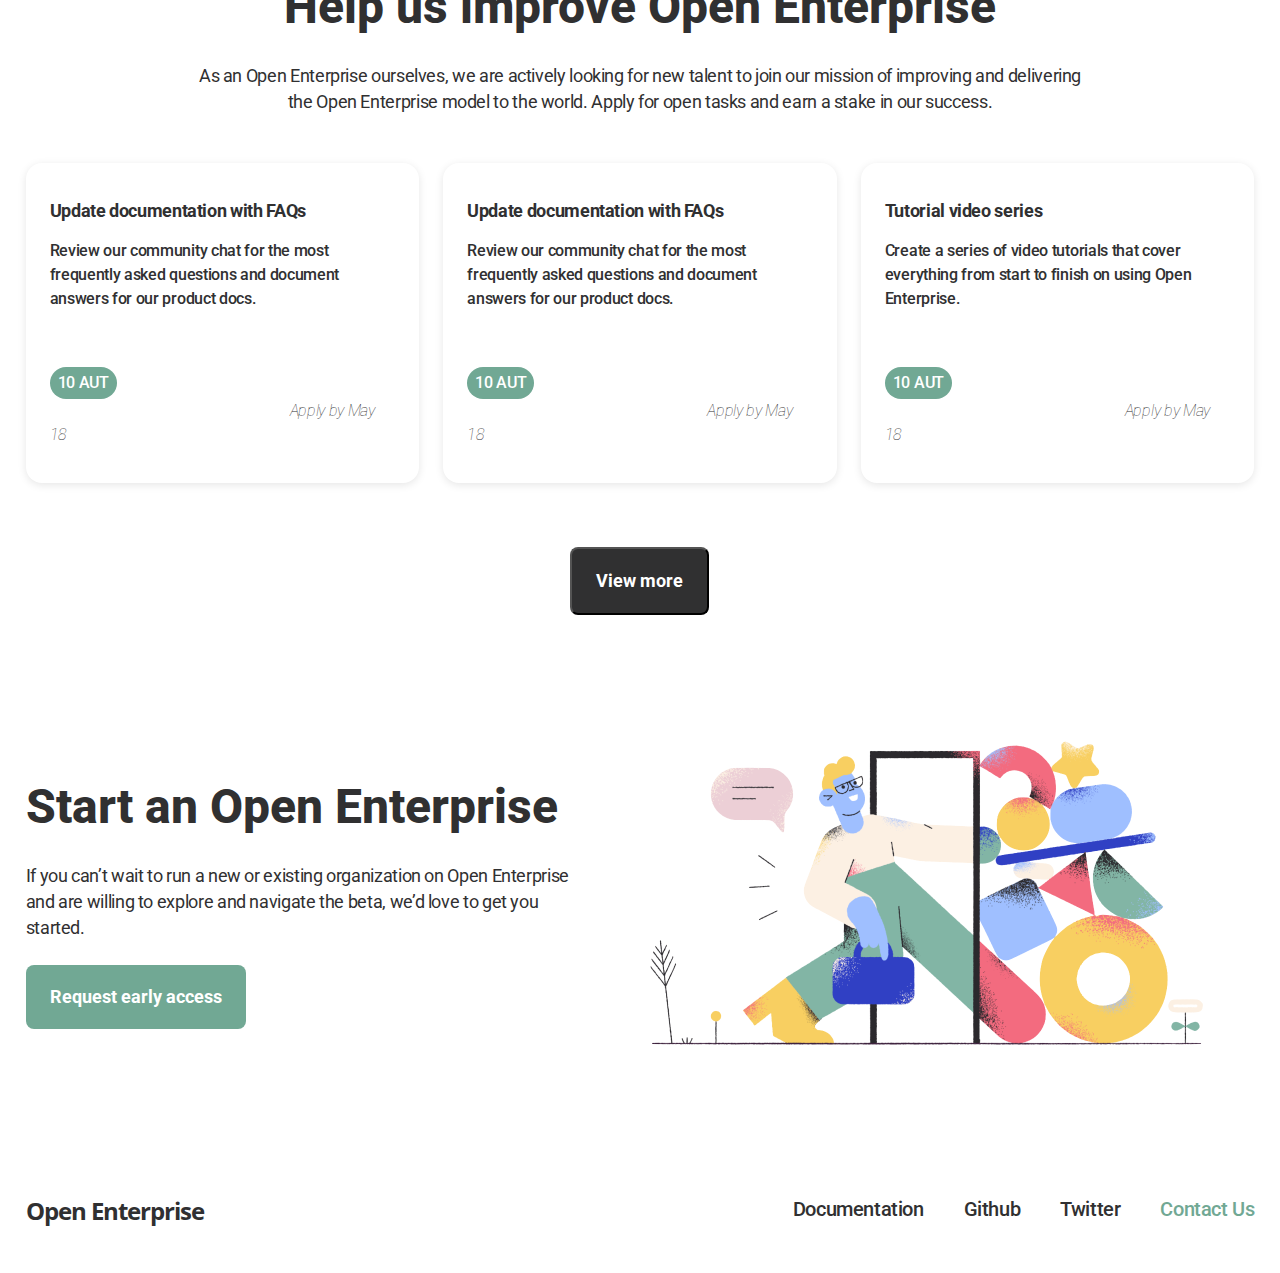
==== commit d2532742: "new" ====
--- a/index.html
+++ b/index.html
@@ -53,7 +53,7 @@
 
             <div class="sec-2-right">
                 <div>
-                    <img src="../images/Illustration.png" alt="sekil">
+                    <img src="./images/Illustration.png" alt="sekil">
                 </div>
             </div>
 
@@ -74,19 +74,19 @@
             <div class="sec-3-main">
 
                 <div class="box box1">
-                    <img src="../images/Icon-div1.png" alt="">
+                    <img src="./images/Icon-div1.png" alt="">
                     <h3>Modern workforce</h3>
                     <p>Multistakeholder governance aligns employees <br> with the organization’s wider community.</p>
                 </div>
 
                 <div class="box box2">
-                    <img src="../images/Icon-div2.png" alt="">
+                    <img src="./images/Icon-div2.png" alt="">
                     <h3>Meritocratic by design</h3>
                     <p>Tokenized ownership aligns deeply committed <br> individuals with the organization’s success.</p>
                 </div>
 
                 <div class="box box3">
-                    <img src="../images/Icon-div3.png" alt="">
+                    <img src="./images/Icon-div3.png" alt="">
                     <h3>Engineered for resilience</h3>
                     <p>Open Enterprise supports best practices in <br> sociocratic management.</p>
                 </div>
@@ -103,7 +103,7 @@
             <!-- section 4 left started -->
 
             <div class="sec-4-left">
-                <img src="../images/Icon-sec4.png" alt="">
+                <img src="./images/Icon-sec4.png" alt="">
                 <h3>Kickstart an organization <br> with your co-founders</h3>
                 <p>It’s the early days, you just had a long conversation with two friends about a <br> meaningful
                     challenge
@@ -119,7 +119,7 @@
                 <h4>Members</h4>
                 <ul>
                     <li>
-                        <img class="img-human" src="../images/Dillon Kydd 1.png" alt="">
+                        <img class="img-human" src="./images/Dillon Kydd 1.png" alt="">
 
                         <div>
                             <p class="p-human">Dillon Kydd</p>
@@ -128,7 +128,7 @@
 
                     </li>
                     <li>
-                        <img class="img-human" src="../images/Anna Olsen 1.png" alt="">
+                        <img class="img-human" src="./images/Anna Olsen 1.png" alt="">
 
                         <div>
                             <p class="p-human">Anna Olsen</p>
@@ -137,7 +137,7 @@
 
                     </li>
                     <li>
-                        <img class="img-human" src="../images/Kas Moss 1.png" alt="">
+                        <img class="img-human" src="./images/Kas Moss 1.png" alt="">
 
                         <div>
                             <p class="p-human">Kas Moss</p>
@@ -162,7 +162,7 @@
             <div class="sec-5-left">
 
                 <div>
-                    <img src="../images/Jassir Jonis 1.png" alt="">
+                    <img src="./images/Jassir Jonis 1.png" alt="">
                     <div>
                         <h3>Jassir Jonis</h3>
                         <p class="sec-5-p1">Pre-seed angel investor</p>
@@ -186,7 +186,7 @@
             </div>
 
             <div class="sec-5-right">
-                <img src="../images/Icon sec-5.png" alt="">
+                <img src="./images/Icon sec-5.png" alt="">
                 <h3>Onboard users, investors and <br> advisors as you grow</h3>
                 <p>You’ve bootstrapped and delivered an MVP, and some investors and advisors are <br> interested in
                     having a chat with you. As an Open Enterprise, you can onboard them <br> seamlessly into your
@@ -201,7 +201,7 @@
 
         <section class="sec-6">
             <div class="sec-6-left">
-                <img src="../images/Icon sec-6 left.png" alt="">
+                <img src="./images/Icon sec-6 left.png" alt="">
                 <h3>Engage highly committed contributors</h3>
                 <p>You need talented people on-demand across various tasks that your full-time workforce can’t
                     prioritize at the moment. As an Open Enterprise, you can easily fund tasks and have people apply to
@@ -219,21 +219,21 @@
                     <h4>3 applicants</h4>
                     <ul>
                         <li>
-                            <img src="../images/Jason Kvon.png" alt="">
+                            <img src="./images/Jason Kvon.png" alt="">
                             <p>Jason Kwon</p>
                         </li>
                         <li>
-                            <img src="../images/Alex Rose.png" alt="">
+                            <img src="./images/Alex Rose.png" alt="">
                             <p>Alex Rose</p>
                         </li>
                         <li>
-                            <img src="../images/Lizzie.png" alt="">
+                            <img src="./images/Lizzie.png" alt="">
                             <p>Lizzie Ulrich</p>
                         </li>
                     </ul>
                 </div>
                 <div class="container container3">
-                    <img src="../images/Alex Rose 2.png" alt="">
+                    <img src="./images/Alex Rose 2.png" alt="">
                     <h3>Alex Rose</h3>
                     <p>UX Writer</p>
                     <p>4 Commits</p>
@@ -292,7 +292,7 @@
             </div>
 
             <div>
-                <img src="../images/pablo-sign-in 1 1.png" alt="">
+                <img src="./images/pablo-sign-in 1 1.png" alt="">
             </div>
 
         </section>
--- a/assets/css/style.css
+++ b/assets/css/style.css
@@ -97,7 +97,7 @@
 /* section second right started */
 
 .sec-2-right>div {
-    background-image: url(../images/Vector.png);
+    background-image: url(../../images/Vector.png);
     background-repeat: no-repeat;
 }
 
